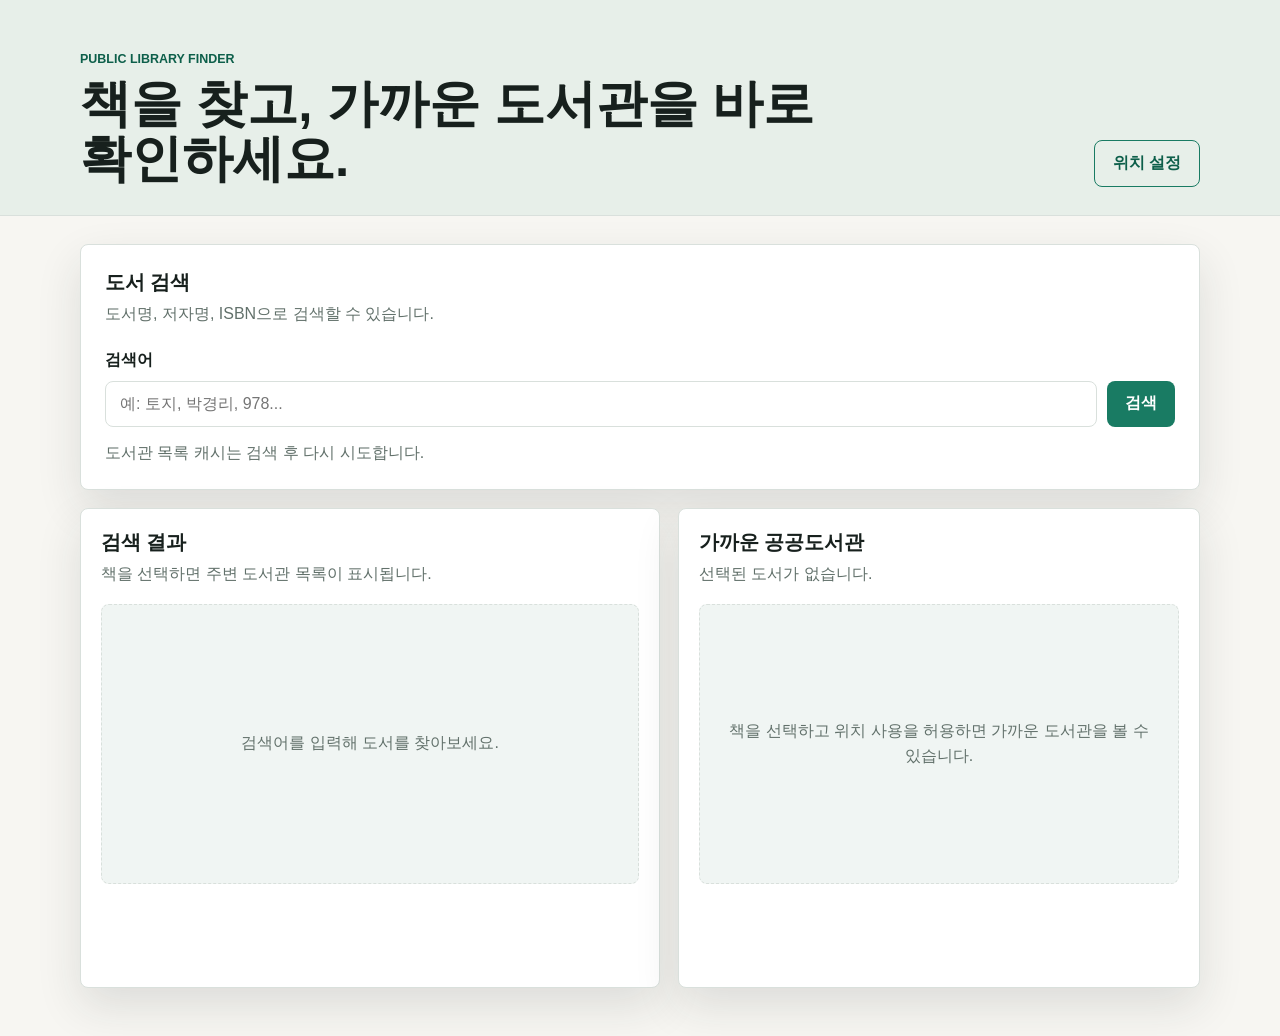
==== web_libraray/index.html @ be533773 "Vendor near library page for Pages" ====
<!doctype html>
<html lang="ko">
  <head>
    <meta charset="utf-8">
    <meta name="viewport" content="width=device-width, initial-scale=1">
    <title>공공도서관 도서 검색</title>
    <meta
      name="description"
      content="도서를 검색하고 현재 위치에서 가까운 공공도서관을 거리순으로 확인하세요."
    >
    <link rel="stylesheet" href="./styles.css">
  </head>
  <body>
    <header class="app-header">
      <div>
        <p class="eyebrow">Public Library Finder</p>
        <h1>책을 찾고, 가까운 도서관을 바로 확인하세요.</h1>
      </div>
      <button class="ghost-button" id="locationButton" type="button">위치 설정</button>
    </header>

    <main class="app-shell">
      <section class="search-panel" aria-labelledby="searchTitle">
        <div class="section-heading">
          <h2 id="searchTitle">도서 검색</h2>
          <p>도서명, 저자명, ISBN으로 검색할 수 있습니다.</p>
        </div>
        <form id="searchForm" class="search-form">
          <label for="query">검색어</label>
          <div class="search-row">
            <input
              id="query"
              name="query"
              type="search"
              placeholder="예: 토지, 박경리, 978..."
              autocomplete="off"
              required
            >
            <button type="submit">검색</button>
          </div>
        </form>
        <p class="status" id="searchStatus" role="status"></p>
      </section>

      <section class="content-grid">
        <div class="list-section" aria-labelledby="bookResultsTitle">
          <div class="section-heading">
            <h2 id="bookResultsTitle">검색 결과</h2>
            <p>책을 선택하면 주변 도서관 목록이 표시됩니다.</p>
          </div>
          <div id="bookResults" class="book-list empty-state">
            검색어를 입력해 도서를 찾아보세요.
          </div>
        </div>

        <div class="list-section" aria-labelledby="libraryResultsTitle">
          <div class="section-heading">
            <h2 id="libraryResultsTitle">가까운 공공도서관</h2>
            <p id="selectedBookText">선택된 도서가 없습니다.</p>
          </div>
          <div id="libraryResults" class="library-list empty-state">
            책을 선택하고 위치 사용을 허용하면 가까운 도서관을 볼 수 있습니다.
          </div>
        </div>
      </section>
    </main>

    <template id="bookTemplate">
      <button class="book-item" type="button">
        <span class="book-title"></span>
        <span class="book-meta"></span>
        <span class="book-isbn"></span>
      </button>
    </template>

    <template id="libraryTemplate">
      <article class="library-item">
        <div>
          <h3></h3>
          <p class="library-address"></p>
          <p class="library-contact"></p>
        </div>
        <div class="library-actions">
          <span class="distance-badge"></span>
          <button class="favorite-button" type="button" aria-pressed="false"></button>
        </div>
      </article>
    </template>

    <script src="./app.js" defer></script>
  </body>
</html>
---- web_libraray/styles.css ----
:root {
  color-scheme: light;
  --bg: #f7f6f2;
  --panel: #ffffff;
  --panel-muted: #f0f5f3;
  --ink: #17201d;
  --muted: #62716b;
  --line: #d9e0dc;
  --accent: #197b63;
  --accent-strong: #0d5f4a;
  --accent-soft: #dceee8;
  --warn: #a84b2f;
  --shadow: 0 18px 45px rgba(30, 45, 39, 0.12);
}

* {
  box-sizing: border-box;
}

body {
  min-height: 100vh;
  margin: 0;
  background: var(--bg);
  color: var(--ink);
  font-family: Arial, "Noto Sans KR", sans-serif;
}

button,
input {
  font: inherit;
}

.app-header {
  display: flex;
  align-items: flex-end;
  justify-content: space-between;
  gap: 24px;
  padding: 52px max(24px, calc((100vw - 1120px) / 2)) 28px;
  background: #e7efe9;
  border-bottom: 1px solid var(--line);
}

.eyebrow {
  margin: 0 0 10px;
  color: var(--accent-strong);
  font-size: 0.78rem;
  font-weight: 700;
  letter-spacing: 0;
  text-transform: uppercase;
}

h1,
h2,
h3,
p {
  margin-top: 0;
}

h1 {
  max-width: 760px;
  margin-bottom: 0;
  font-size: clamp(2rem, 4vw, 3.6rem);
  line-height: 1.08;
}

h2 {
  margin-bottom: 6px;
  font-size: 1.22rem;
}

.app-shell {
  width: min(1120px, calc(100% - 32px));
  margin: 28px auto 48px;
}

.search-panel,
.list-section {
  background: var(--panel);
  border: 1px solid var(--line);
  border-radius: 8px;
  box-shadow: var(--shadow);
}

.search-panel {
  padding: 24px;
}

.section-heading p {
  margin-bottom: 0;
  color: var(--muted);
  line-height: 1.5;
}

.search-form {
  display: grid;
  gap: 10px;
  margin-top: 24px;
}

.search-form label {
  font-weight: 700;
}

.search-row {
  display: grid;
  grid-template-columns: 1fr auto;
  gap: 10px;
}

input {
  min-width: 0;
  border: 1px solid var(--line);
  border-radius: 8px;
  padding: 13px 14px;
  background: #fff;
  color: var(--ink);
}

input:focus {
  border-color: var(--accent);
  outline: 3px solid var(--accent-soft);
}

button {
  border: 0;
  border-radius: 8px;
  padding: 12px 18px;
  background: var(--accent);
  color: #fff;
  cursor: pointer;
  font-weight: 700;
}

button:hover {
  background: var(--accent-strong);
}

button:disabled {
  cursor: wait;
  opacity: 0.68;
}

.ghost-button {
  border: 1px solid var(--accent);
  background: transparent;
  color: var(--accent-strong);
  white-space: nowrap;
}

.ghost-button:hover {
  background: var(--accent-soft);
}

.status {
  min-height: 22px;
  margin: 16px 0 0;
  color: var(--muted);
}

.status.error {
  color: var(--warn);
}

.content-grid {
  display: grid;
  grid-template-columns: minmax(0, 1fr) minmax(360px, 0.9fr);
  gap: 18px;
  margin-top: 18px;
}

.list-section {
  min-height: 480px;
  padding: 20px;
}

.book-list,
.library-list {
  display: grid;
  gap: 12px;
  margin-top: 18px;
}

.library-note {
  margin: 0;
  border: 1px solid var(--line);
  border-radius: 8px;
  padding: 12px 14px;
  background: var(--panel-muted);
  color: var(--muted);
  font-size: 0.92rem;
  line-height: 1.45;
}

.empty-state {
  place-items: center;
  min-height: 280px;
  padding: 28px;
  border: 1px dashed var(--line);
  border-radius: 8px;
  background: var(--panel-muted);
  color: var(--muted);
  text-align: center;
  line-height: 1.55;
}

.book-item {
  display: grid;
  width: 100%;
  gap: 6px;
  border: 1px solid var(--line);
  background: #fff;
  color: var(--ink);
  padding: 16px;
  text-align: left;
}

.book-item:hover,
.book-item.active {
  border-color: var(--accent);
  background: var(--accent-soft);
}

.book-title {
  font-weight: 800;
  line-height: 1.35;
}

.book-meta,
.book-isbn,
.library-address,
.library-contact {
  color: var(--muted);
  font-size: 0.92rem;
  line-height: 1.45;
}

.library-item {
  display: grid;
  grid-template-columns: minmax(0, 1fr) auto;
  gap: 14px;
  align-items: start;
  border: 1px solid var(--line);
  border-radius: 8px;
  padding: 16px;
  background: #fff;
}

.library-item.favorite {
  border-color: var(--accent);
  background: #fbfffd;
}

.library-item h3 {
  margin-bottom: 8px;
  font-size: 1rem;
}

.library-item p {
  margin-bottom: 5px;
}

.library-actions {
  display: grid;
  justify-items: end;
  gap: 10px;
}

.distance-badge {
  display: inline-flex;
  align-items: center;
  min-height: 30px;
  border-radius: 999px;
  padding: 4px 10px;
  background: var(--accent-soft);
  color: var(--accent-strong);
  font-size: 0.86rem;
  font-weight: 800;
  white-space: nowrap;
}

.favorite-button {
  min-width: 86px;
  border: 1px solid var(--line);
  background: #fff;
  color: var(--ink);
  padding: 8px 10px;
  font-size: 0.86rem;
}

.favorite-button[aria-pressed="true"] {
  border-color: var(--accent);
  background: var(--accent);
  color: #fff;
}

@media (max-width: 820px) {
  .app-header {
    display: grid;
    padding-top: 34px;
  }

  h1 {
    font-size: 2.2rem;
  }

  .content-grid,
  .search-row {
    grid-template-columns: 1fr;
  }

  .list-section {
    min-height: auto;
  }

  .library-item {
    grid-template-columns: 1fr;
  }

  .library-actions {
    grid-template-columns: auto auto;
    justify-content: space-between;
    justify-items: stretch;
  }
}
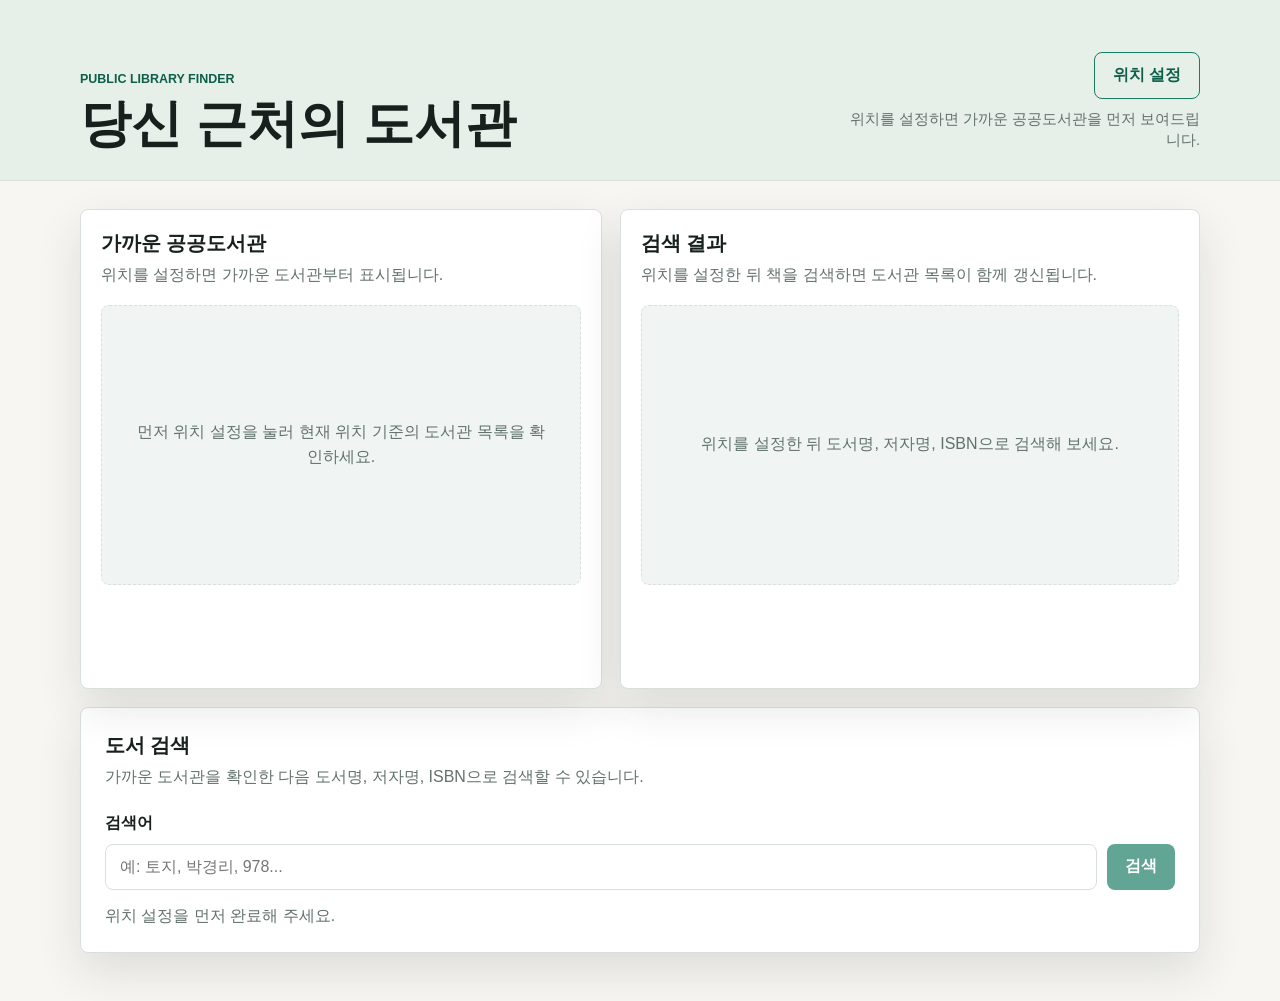
==== commit 4df9792e: "Start near library flow with location" ====
--- a/web_libraray/index.html
+++ b/web_libraray/index.html
@@ -14,16 +14,41 @@
     <header class="app-header">
       <div>
         <p class="eyebrow">Public Library Finder</p>
-        <h1>책을 찾고, 가까운 도서관을 바로 확인하세요.</h1>
+        <h1>당신 근처의 도서관</h1>
       </div>
-      <button class="ghost-button" id="locationButton" type="button">위치 설정</button>
+      <div class="location-control">
+        <button class="ghost-button" id="locationButton" type="button">위치 설정</button>
+        <p id="locationSummary">위치를 설정하면 가까운 공공도서관을 먼저 보여드립니다.</p>
+      </div>
     </header>
 
     <main class="app-shell">
+      <section class="content-grid">
+        <div class="list-section library-section" aria-labelledby="libraryResultsTitle">
+          <div class="section-heading">
+            <h2 id="libraryResultsTitle">가까운 공공도서관</h2>
+            <p id="selectedBookText">위치를 설정하면 가까운 도서관부터 표시됩니다.</p>
+          </div>
+          <div id="libraryResults" class="library-list empty-state">
+            먼저 위치 설정을 눌러 현재 위치 기준의 도서관 목록을 확인하세요.
+          </div>
+        </div>
+
+        <div class="list-section" aria-labelledby="bookResultsTitle">
+          <div class="section-heading">
+            <h2 id="bookResultsTitle">검색 결과</h2>
+            <p>위치를 설정한 뒤 책을 검색하면 도서관 목록이 함께 갱신됩니다.</p>
+          </div>
+          <div id="bookResults" class="book-list empty-state">
+            위치를 설정한 뒤 도서명, 저자명, ISBN으로 검색해 보세요.
+          </div>
+        </div>
+      </section>
+
       <section class="search-panel" aria-labelledby="searchTitle">
         <div class="section-heading">
           <h2 id="searchTitle">도서 검색</h2>
-          <p>도서명, 저자명, ISBN으로 검색할 수 있습니다.</p>
+          <p>가까운 도서관을 확인한 다음 도서명, 저자명, ISBN으로 검색할 수 있습니다.</p>
         </div>
         <form id="searchForm" class="search-form">
           <label for="query">검색어</label>
@@ -34,34 +59,13 @@
               type="search"
               placeholder="예: 토지, 박경리, 978..."
               autocomplete="off"
+              disabled
               required
             >
-            <button type="submit">검색</button>
+            <button type="submit" disabled>검색</button>
           </div>
         </form>
-        <p class="status" id="searchStatus" role="status"></p>
-      </section>
-
-      <section class="content-grid">
-        <div class="list-section" aria-labelledby="bookResultsTitle">
-          <div class="section-heading">
-            <h2 id="bookResultsTitle">검색 결과</h2>
-            <p>책을 선택하면 주변 도서관 목록이 표시됩니다.</p>
-          </div>
-          <div id="bookResults" class="book-list empty-state">
-            검색어를 입력해 도서를 찾아보세요.
-          </div>
-        </div>
-
-        <div class="list-section" aria-labelledby="libraryResultsTitle">
-          <div class="section-heading">
-            <h2 id="libraryResultsTitle">가까운 공공도서관</h2>
-            <p id="selectedBookText">선택된 도서가 없습니다.</p>
-          </div>
-          <div id="libraryResults" class="library-list empty-state">
-            책을 선택하고 위치 사용을 허용하면 가까운 도서관을 볼 수 있습니다.
-          </div>
-        </div>
+        <p class="status" id="searchStatus" role="status">위치 설정을 먼저 완료해 주세요.</p>
       </section>
     </main>
 
--- a/web_libraray/styles.css
+++ b/web_libraray/styles.css
@@ -151,6 +151,21 @@
   background: var(--accent-soft);
 }
 
+.location-control {
+  display: grid;
+  justify-items: end;
+  gap: 10px;
+  max-width: 360px;
+}
+
+.location-control p {
+  margin: 0;
+  color: var(--muted);
+  font-size: 0.92rem;
+  line-height: 1.45;
+  text-align: right;
+}
+
 .status {
   min-height: 22px;
   margin: 16px 0 0;
@@ -163,9 +178,9 @@
 
 .content-grid {
   display: grid;
-  grid-template-columns: minmax(0, 1fr) minmax(360px, 0.9fr);
+  grid-template-columns: minmax(360px, 0.9fr) minmax(0, 1fr);
   gap: 18px;
-  margin-top: 18px;
+  margin-bottom: 18px;
 }
 
 .list-section {
@@ -299,6 +314,15 @@
     padding-top: 34px;
   }
 
+  .location-control {
+    justify-items: start;
+    max-width: none;
+  }
+
+  .location-control p {
+    text-align: left;
+  }
+
   h1 {
     font-size: 2.2rem;
   }
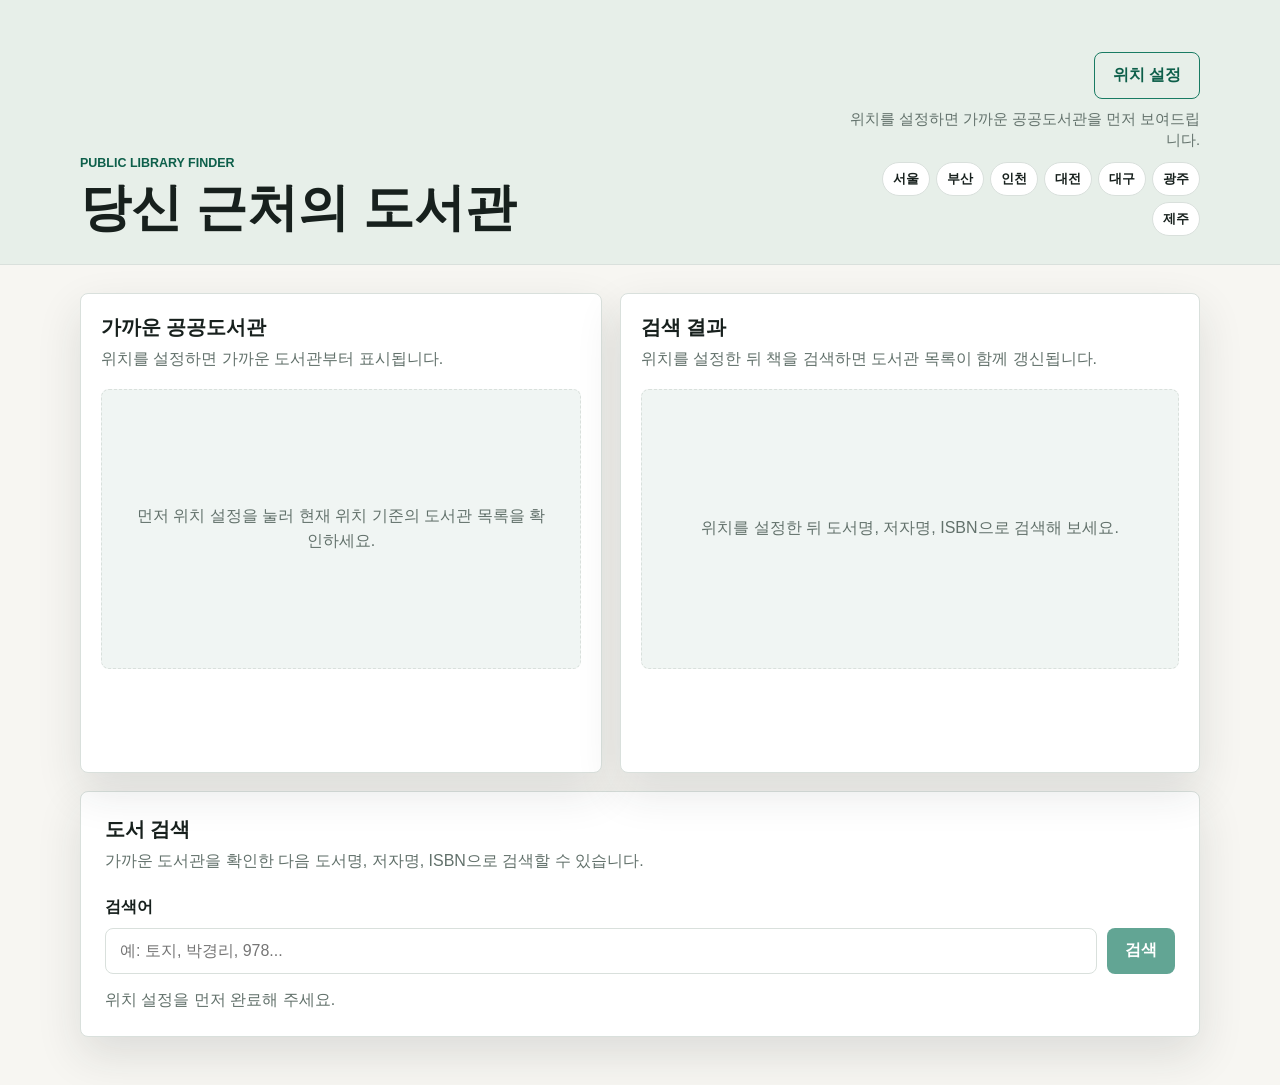
==== commit ff56a09b: "Add manual location fallback" ====
--- a/web_libraray/index.html
+++ b/web_libraray/index.html
@@ -19,6 +19,15 @@
       <div class="location-control">
         <button class="ghost-button" id="locationButton" type="button">위치 설정</button>
         <p id="locationSummary">위치를 설정하면 가까운 공공도서관을 먼저 보여드립니다.</p>
+        <div class="location-presets" aria-label="기준 위치 빠른 선택">
+          <button type="button" data-lat="37.5665" data-lng="126.9780">서울</button>
+          <button type="button" data-lat="35.1796" data-lng="129.0756">부산</button>
+          <button type="button" data-lat="37.4563" data-lng="126.7052">인천</button>
+          <button type="button" data-lat="36.3504" data-lng="127.3845">대전</button>
+          <button type="button" data-lat="35.8714" data-lng="128.6014">대구</button>
+          <button type="button" data-lat="35.1595" data-lng="126.8526">광주</button>
+          <button type="button" data-lat="33.4996" data-lng="126.5312">제주</button>
+        </div>
       </div>
     </header>
 
--- a/web_libraray/styles.css
+++ b/web_libraray/styles.css
@@ -166,6 +166,27 @@
   text-align: right;
 }
 
+.location-presets {
+  display: flex;
+  flex-wrap: wrap;
+  justify-content: flex-end;
+  gap: 6px;
+}
+
+.location-presets button {
+  border: 1px solid var(--line);
+  border-radius: 999px;
+  padding: 7px 10px;
+  background: #fff;
+  color: var(--ink);
+  font-size: 0.82rem;
+}
+
+.location-presets button:hover {
+  border-color: var(--accent);
+  background: var(--accent-soft);
+}
+
 .status {
   min-height: 22px;
   margin: 16px 0 0;
@@ -323,6 +344,10 @@
     text-align: left;
   }
 
+  .location-presets {
+    justify-content: flex-start;
+  }
+
   h1 {
     font-size: 2.2rem;
   }
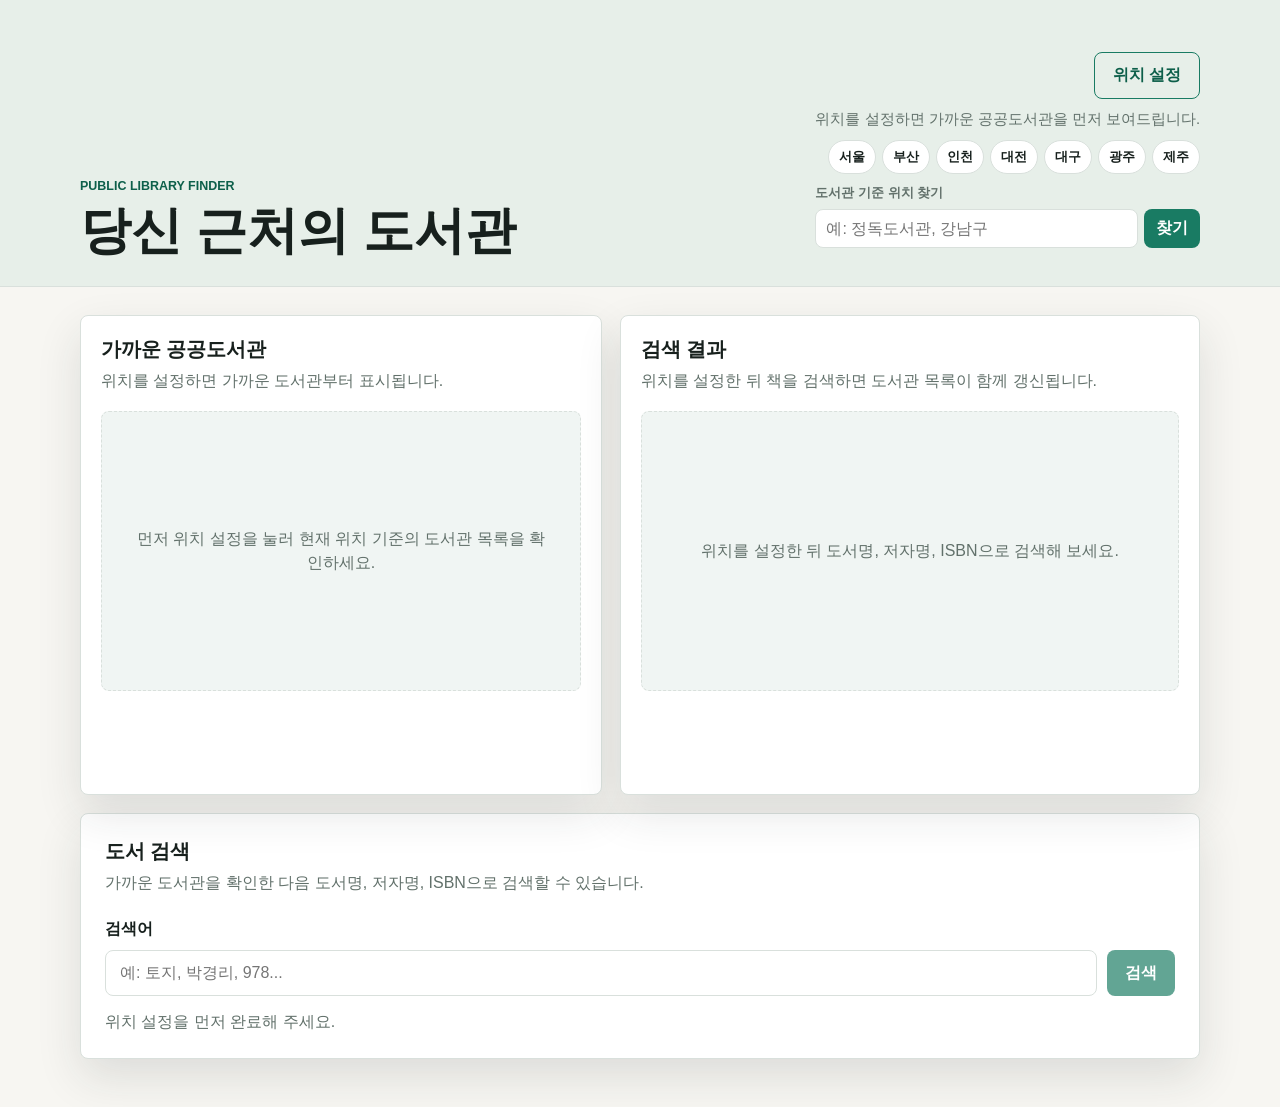
==== commit 850b455f: "Add library-based location fallback" ====
--- a/web_libraray/index.html
+++ b/web_libraray/index.html
@@ -28,6 +28,19 @@
           <button type="button" data-lat="35.1595" data-lng="126.8526">광주</button>
           <button type="button" data-lat="33.4996" data-lng="126.5312">제주</button>
         </div>
+        <form id="libraryAnchorForm" class="library-anchor-form">
+          <label for="libraryAnchorQuery">도서관 기준 위치 찾기</label>
+          <div>
+            <input
+              id="libraryAnchorQuery"
+              type="search"
+              placeholder="예: 정독도서관, 강남구"
+              autocomplete="off"
+            >
+            <button type="submit">찾기</button>
+          </div>
+        </form>
+        <div id="libraryAnchorResults" class="library-anchor-results" aria-live="polite"></div>
       </div>
     </header>
 
--- a/web_libraray/styles.css
+++ b/web_libraray/styles.css
@@ -155,7 +155,7 @@
   display: grid;
   justify-items: end;
   gap: 10px;
-  max-width: 360px;
+  max-width: 460px;
 }
 
 .location-control p {
@@ -185,6 +185,69 @@
 .location-presets button:hover {
   border-color: var(--accent);
   background: var(--accent-soft);
+}
+
+.library-anchor-form {
+  display: grid;
+  width: min(460px, 100%);
+  gap: 7px;
+}
+
+.library-anchor-form label {
+  color: var(--muted);
+  font-size: 0.82rem;
+  font-weight: 700;
+}
+
+.library-anchor-form div {
+  display: grid;
+  grid-template-columns: 1fr auto;
+  gap: 6px;
+}
+
+.library-anchor-form input {
+  padding: 9px 10px;
+}
+
+.library-anchor-form button {
+  padding: 9px 12px;
+}
+
+.library-anchor-results {
+  display: grid;
+  width: min(460px, 100%);
+  gap: 6px;
+}
+
+.anchor-result-button {
+  display: grid;
+  gap: 3px;
+  width: 100%;
+  border: 1px solid var(--line);
+  background: #fff;
+  color: var(--ink);
+  padding: 10px 12px;
+  text-align: left;
+}
+
+.anchor-result-button:hover {
+  border-color: var(--accent);
+  background: var(--accent-soft);
+}
+
+.anchor-result-button span {
+  color: var(--muted);
+  font-size: 0.8rem;
+  font-weight: 400;
+  line-height: 1.35;
+}
+
+.anchor-empty {
+  margin: 0;
+  color: var(--muted);
+  font-size: 0.86rem;
+  line-height: 1.45;
+  text-align: right;
 }
 
 .status {
@@ -348,6 +411,10 @@
     justify-content: flex-start;
   }
 
+  .anchor-empty {
+    text-align: left;
+  }
+
   h1 {
     font-size: 2.2rem;
   }
